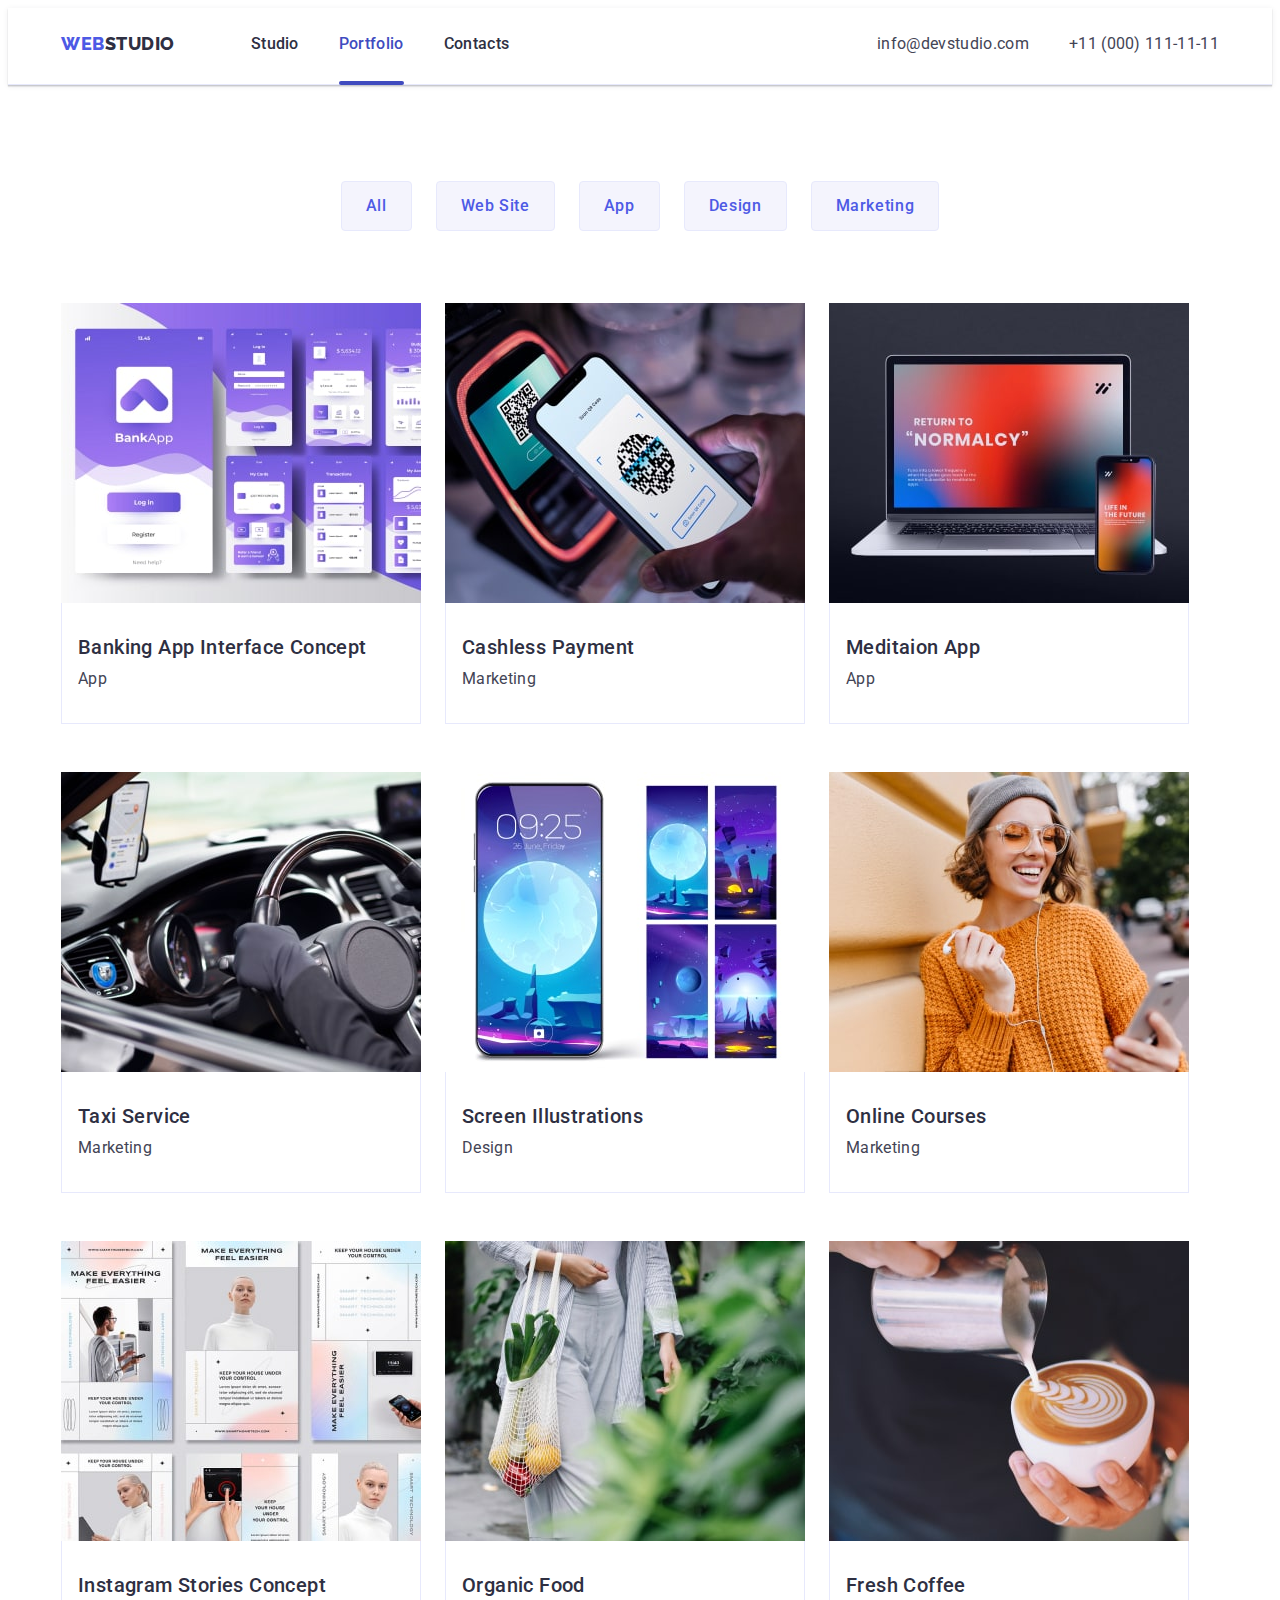
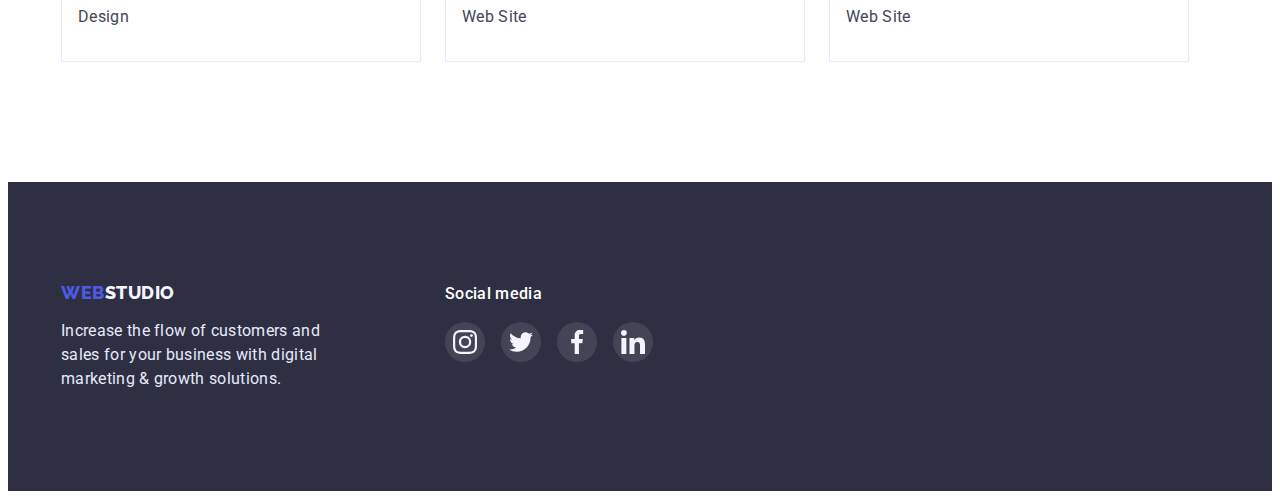
==== portfolio.html @ 3273b46b "Initial commit" ====
<!DOCTYPE html>
<html lang="en">
  <head>
    <meta charset="UTF-8" />
    <meta http-equiv="X-UA-Compatible" content="IE=edge" />
    <meta name="viewport" content="width=device-width, initial-scale=1.0" />
    <link rel="preconnect" href="https://fonts.googleapis.com" />
    <link rel="preconnect" href="https://fonts.gstatic.com" crossorigin />
    <link
      href="https://fonts.googleapis.com/css2?family=Raleway:wght@800&family=Roboto:wght@400;500;700;900&display=swap"
      rel="stylesheet"
    />
    <link
      rel="stylesheet"
      href="https://cdnjs.cloudflare.com/ajax/libs/modern-normalize/1.1.0/modern-normalize.min.css"
      integrity="sha512-wpPYUAdjBVSE4KJnH1VR1HeZfpl1ub8YT/NKx4PuQ5NmX2tKuGu6U/JRp5y+Y8XG2tV+wKQpNHVUX03MfMFn9Q=="
      crossorigin="anonymous"
      referrerpolicy="no-referrer"
    />
    <link rel="stylesheet" href="./css/style.css" />
    <title>WebStudio</title>
  </head>
  <body>
    <!-- $$$$$$$$$$$$$$$$$$$$ HEADER $$$$$$$$$$$$$$$$$$$$ -->
    <header class="header">
      <div class="container container-header">
        <nav class="header-nav">
          <a href="./index.html" class="header-logo-link link"
            ><span class="header-span">Web</span>Studio</a
          >
          <ul class="header-nav-list list">
            <li class="header-nav-item">
              <a href="./index.html" class="header-nav-link link">Studio</a>
            </li>
            <li class="header-nav-item">
              <a href="./portfolio.html" class="header-nav-link link current"
                >Portfolio</a
              >
            </li>
            <li class="header-nav-item">
              <a href="" class="header-nav-link link">Contacts</a>
            </li>
          </ul>
        </nav>
        <address class="header-address">
          <ul class="header-address-list list">
            <li class="header-address-item">
              <a
                href="mailto:info@devstudio.com"
                class="header-address-link link"
                >info@devstudio.com</a
              >
            </li>
            <li class="header-address-item">
              <a href="tel:+110001111111" class="header-address-link link"
                >+11 (000) 111-11-11</a
              >
            </li>
          </ul>
        </address>
      </div>
    </header>
    <!-- $$$$$$$$$$$$$$$$$$$$ /HEADER $$$$$$$$$$$$$$$$$$$$ -->
    <!-- $$$$$$$$$$$$$$$$$$$$ MAIN $$$$$$$$$$$$$$$$$$$$ -->
    <main>
      <section class="portfolio-main">
        <div class="container container-portfolio-main">
          <h1 class="hidden">Filter</h1>
          <ul class="portfolio-main-list-filter list">
            <li class="portfolio-main-filter-item">
              <button type="button" class="portfolio-main-filter-btn">
                All
              </button>
            </li>
            <li class="portfolio-main-filter-item">
              <button type="button" class="portfolio-main-filter-btn">
                Web Site
              </button>
            </li>
            <li class="portfolio-main-filter-item">
              <button type="button" class="portfolio-main-filter-btn">
                App
              </button>
            </li>
            <li class="portfolio-main-filter-item">
              <button type="button" class="portfolio-main-filter-btn">
                Design
              </button>
            </li>
            <li class="portfolio-main-filter-item">
              <button type="button" class="portfolio-main-filter-btn">
                Marketing
              </button>
            </li>
          </ul>

          <ul class="portfolio-list-card list">
            <li class="portfolio-card">
              <a class="portfolio-card-link link" href="./portfolio.html">
                <div class="portfolio-cover">
                  <img
                    src="./images/portfolio-Image/banking_app_interface_concept.jpg"
                    alt="Banking app interface concept"
                    width="360"
                    height="300"
                    class="portfolio-card-img"
                  />
                  <p class="portfolio-cover-text">
                    14 Stylish and User-Friendly App Design Concepts · Task
                    Manager App · Calorie Tracker App · Exotic Fruit Ecommerce
                    App · Cloud Storage App
                  </p>
                </div>

                <div class="portfolio-card-wrap">
                  <h2 class="portfolio-card-title">
                    Banking App Interface Concept
                  </h2>
                  <p class="portfolio-card-text">App</p>
                </div>
              </a>
            </li>
            <li class="portfolio-card">
              <a class="portfolio-card-link link" href="./portfolio.html">
                <div class="portfolio-cover">
                  <img
                    src="./images/portfolio-Image/qr_code_scanning.jpg"
                    alt="QR code scanning"
                    width="360"
                    height="300"
                    class="portfolio-card-img"
                  />
                  <p class="portfolio-cover-text">
                    14 Stylish and User-Friendly App Design Concepts · Task
                    Manager App · Calorie Tracker App · Exotic Fruit Ecommerce
                    App · Cloud Storage App
                  </p>
                </div>

                <div class="portfolio-card-wrap">
                  <h2 class="portfolio-card-title">Cashless Payment</h2>
                  <p class="portfolio-card-text">Marketing</p>
                </div>
              </a>
            </li>
            <li class="portfolio-card">
              <a class="portfolio-card-link link" href="./portfolio.html">
                <div class="portfolio-cover">
                  <img
                    src="./images/portfolio-Image/a_meditation_app_on_your_laptop_and_phone.jpg"
                    alt="A meditation app on your laptop and phone"
                    width="360"
                    height="300"
                    class="portfolio-card-img"
                  />
                  <p class="portfolio-cover-text">
                    14 Stylish and User-Friendly App Design Concepts · Task
                    Manager App · Calorie Tracker App · Exotic Fruit Ecommerce
                    App · Cloud Storage App
                  </p>
                </div>

                <div class="portfolio-card-wrap">
                  <h2 class="portfolio-card-title">Meditaion App</h2>
                  <p class="portfolio-card-text">App</p>
                </div>
              </a>
            </li>
            <li class="portfolio-card">
              <a class="portfolio-card-link link" href="./portfolio.html">
                <div class="portfolio-cover">
                  <img
                    src="./images/portfolio-Image/a_person_drives_a_car.jpg"
                    alt="A person drives a car"
                    width="360"
                    height="300"
                    class="portfolio-card-img"
                  />
                  <p class="portfolio-cover-text">
                    14 Stylish and User-Friendly App Design Concepts · Task
                    Manager App · Calorie Tracker App · Exotic Fruit Ecommerce
                    App · Cloud Storage App
                  </p>
                </div>

                <div class="portfolio-card-wrap">
                  <h2 class="portfolio-card-title">Taxi Service</h2>
                  <p class="portfolio-card-text">Marketing</p>
                </div>
              </a>
            </li>
            <li class="portfolio-card">
              <a class="portfolio-card-link link" href="./portfolio.html">
                <div class="portfolio-cover">
                  <img
                    src="./images/portfolio-Image/screen_illustrations.jpg"
                    alt="Screen illustrations"
                    width="360"
                    height="300"
                    class="portfolio-card-img"
                  />
                  <p class="portfolio-cover-text">
                    14 Stylish and User-Friendly App Design Concepts · Task
                    Manager App · Calorie Tracker App · Exotic Fruit Ecommerce
                    App · Cloud Storage App
                  </p>
                </div>

                <div class="portfolio-card-wrap">
                  <h2 class="portfolio-card-title">Screen Illustrations</h2>
                  <p class="portfolio-card-text">Design</p>
                </div>
              </a>
            </li>
            <li class="portfolio-card">
              <a class="portfolio-card-link link" href="./portfolio.html">
                <div class="portfolio-cover">
                  <img
                    src="./images/portfolio-Image/a_smiling_girl_in_glasses_looks_at_the_phone.jpg"
                    alt="A smiling girl in glasses looks at the phone"
                    width="360"
                    height="300"
                    class="portfolio-card-img"
                  />
                  <p class="portfolio-cover-text">
                    14 Stylish and User-Friendly App Design Concepts · Task
                    Manager App · Calorie Tracker App · Exotic Fruit Ecommerce
                    App · Cloud Storage App
                  </p>
                </div>

                <div class="portfolio-card-wrap">
                  <h2 class="portfolio-card-title">Online Courses</h2>
                  <p class="portfolio-card-text">Marketing</p>
                </div>
              </a>
            </li>
            <li class="portfolio-card">
              <a class="portfolio-card-link link" href="./portfolio.html">
                <div class="portfolio-cover">
                  <img
                    src="./images/portfolio-Image/instagram_stories_concept.jpg"
                    alt="Instagram stories concept"
                    width="360"
                    height="300"
                    class="portfolio-card-img"
                  />
                  <p class="portfolio-cover-text">
                    14 Stylish and User-Friendly App Design Concepts · Task
                    Manager App · Calorie Tracker App · Exotic Fruit Ecommerce
                    App · Cloud Storage App
                  </p>
                </div>

                <div class="portfolio-card-wrap">
                  <h2 class="portfolio-card-title">
                    Instagram Stories Concept
                  </h2>
                  <p class="portfolio-card-text">Design</p>
                </div>
              </a>
            </li>
            <li class="portfolio-card">
              <a class="portfolio-card-link link" href="./portfolio.html">
                <div class="portfolio-cover">
                  <img
                    src="./images/portfolio-Image/girl_carries_groceries.jpg"
                    alt="Girl carries groceries"
                    width="360"
                    height="300"
                    class="portfolio-card-img"
                  />
                  <p class="portfolio-cover-text">
                    14 Stylish and User-Friendly App Design Concepts · Task
                    Manager App · Calorie Tracker App · Exotic Fruit Ecommerce
                    App · Cloud Storage App
                  </p>
                </div>

                <div class="portfolio-card-wrap">
                  <h2 class="portfolio-card-title">Organic Food</h2>
                  <p class="portfolio-card-text">Web Site</p>
                </div>
              </a>
            </li>
            <li class="portfolio-card">
              <a class="portfolio-card-link link" href="./portfolio.html">
                <div class="portfolio-cover">
                  <img
                    src="./images/portfolio-Image/man_makes_coffee.jpg"
                    alt="Man makes coffee"
                    width="360"
                    height="300"
                    class="portfolio-card-img"
                  />
                  <p class="portfolio-cover-text">
                    14 Stylish and User-Friendly App Design Concepts · Task
                    Manager App · Calorie Tracker App · Exotic Fruit Ecommerce
                    App · Cloud Storage App
                  </p>
                </div>

                <div class="portfolio-card-wrap">
                  <h2 class="portfolio-card-title">Fresh Coffee</h2>
                  <p class="portfolio-card-text">Web Site</p>
                </div>
              </a>
            </li>
          </ul>
        </div>
      </section>
    </main>
    <!-- $$$$$$$$$$$$$$$$$$$$ /MAIN $$$$$$$$$$$$$$$$$$$$ -->
    <!-- $$$$$$$$$$$$$$$$$$$$ FOOTER $$$$$$$$$$$$$$$$$$$$ -->
    <footer class="footer">
      <div class="container container-footer">
        <div class="footer-left">
          <a href="./index.html" class="footer-logo link"
            ><span class="footer-span">Web</span>Studio</a
          >
          <p class="footer-text">
            Increase the flow of customers and sales for your business with
            digital marketing & growth solutions.
          </p>
        </div>
        <div class="footer-right">
          <p class="footer-right-text">Social media</p>
          <ul class="footer-list list">
            <li class="footer-item">
              <a class="footer-list-link" href="./index.html">
                <svg class="footer-svg" width="24" height="24">
                  <use href="./images/svg/sprite.svg#icon-instagram"></use>
                </svg>
              </a>
            </li>
            <li class="footer-item">
              <a class="footer-list-link" href="./index.html">
                <svg class="footer-svg" width="24" height="24">
                  <use href="./images/svg/sprite.svg#icon-twitter"></use>
                </svg>
              </a>
            </li>
            <li class="footer-item">
              <a class="footer-list-link" href="./index.html">
                <svg class="footer-svg" width="24" height="24">
                  <use href="./images/svg/sprite.svg#icon-facebook"></use>
                </svg>
              </a>
            </li>
            <li class="footer-item">
              <a class="footer-list-link" href="./index.html">
                <svg class="footer-svg" width="24" height="24">
                  <use href="./images/svg/sprite.svg#icon-linkedin"></use>
                </svg>
              </a>
            </li>
          </ul>
        </div>
      </div>
    </footer>
    <!-- $$$$$$$$$$$$$$$$$$$$ /FOOTER $$$$$$$$$$$$$$$$$$$$ -->
  </body>
</html>
---- css/style.css ----
/* @@@@@@@@@@@@@@@@@@@@ STUDIO @@@@@@@@@@@@@@@@@@@@ */

:root {
  --primary-brand-color: #4d5ae5;
  --active-filter-background-color: #404bbf;
  --main-color: #2e2f42;
  --hero-and-footer-background-color: #2e2f42;
  --secondary-color: #434455;
  --hero-text-color: #ffffff;
  --our-team-background-color: #f4f4fd;
  --filter-background-color: #f4f4fd;
}

body {
  font-family: "Roboto", sans-serif;
  color: var(--main-color);
}

.hidden {
  position: absolute;
  width: 1px;
  height: 1px;
  margin: -1px;
  border: 0;
  padding: 0;
  white-space: nowrap;
  clip-path: inset(100%);
  clip: rect(0 0 0 0);
  overflow: hidden;
}

.link {
  text-decoration: none;
}

.list {
  list-style: none;
}

.container {
  max-width: 1158px;
  padding-left: 15px;
  padding-right: 15px;
  margin: 0 auto;
}

p,
h1,
h2,
h3,
h4 {
  margin: 0;
}

ul {
  margin: 0;
  padding-left: 0;
}

img {
  display: block;
}

/* $$$$$$$$$$$$$$$$$$$$ HEADER $$$$$$$$$$$$$$$$$$$$ */

.header {
  border-bottom: 1px solid #e7e9fc;
  box-shadow: 0px 2px 1px rgba(46, 47, 66, 0.08),
    0px 1px 1px rgba(46, 47, 66, 0.16), 0px 1px 6px rgba(46, 47, 66, 0.08);
  padding-top: 24px;
  padding-bottom: 24px;
}

.container-header {
  display: flex;
}

.header-nav {
  display: flex;
}

.header-logo-link {
  font-family: "Raleway", sans-serif;
  font-weight: 800;
  font-size: 18px;
  line-height: 1.33;
  letter-spacing: 0.03em;
  text-transform: uppercase;
  color: inherit;
  margin-right: 76px;
}

.header-span {
  color: var(--primary-brand-color);
}

.header-nav-list {
  display: flex;
  gap: 40px;
}

.header-nav-item {
}

.header-nav-link {
  font-weight: 500;
  font-size: 16px;
  line-height: 1.5;
  letter-spacing: 0.02em;
  color: inherit;
  border-top: 5px solid transparent;
  border-bottom: 5px solid transparent;
  transition: color 250ms cubic-bezier(0.4, 0, 0.2, 1);
}

.header-nav-link:is(:hover, :focus) {
  color: var(--active-filter-background-color);
}

.current {
  color: var(--active-filter-background-color);
}

.current::after {
  content: "";
  display: block;
  width: 100%;
  height: 4px;
  background-color: #404bbf;
  border-radius: 2px;
  position: relative;
  top: 25px;
  pointer-events: none;
}

.header-address {
  margin-left: auto;
}

.header-address-list {
  display: flex;
}

.header-address-item:not(:last-child) {
  margin-right: 40px;
}

.header-address-link {
  font-style: normal;
  font-size: 16px;
  line-height: 1.5;
  letter-spacing: 0.02em;
  color: var(--secondary-color);
  border-top: 5px solid transparent;
  border-bottom: 5px solid transparent;
  transition: color 250ms cubic-bezier(0.4, 0, 0.2, 1);
}

.header-address-link:is(:hover, :focus) {
  color: var(--active-filter-background-color);
}

/* $$$$$$$$$$$$$$$$$$$$ /HEADER $$$$$$$$$$$$$$$$$$$$ */

/* $$$$$$$$$$$$$$$$$$$$ MAIN $$$$$$$$$$$$$$$$$$$$ */

/* ********** HERO ********** */

.hero {
  padding-top: 188px;
  padding-bottom: 188px;
  background-color: rgba(46, 47, 66, 0.7);
  background-image: linear-gradient(
      rgba(46, 47, 66, 0.7) 0%,
      rgba(46, 47, 66, 0.7) 50%
    ),
    url(../images/portfolio-Image/background-hero.jpg);
  text-align: center;
  background-size: cover;
  background-repeat: no-repeat;
  width: 1440px;
  height: 600px;
  margin: 0 auto;
}

.container-hero {
  flex-direction: column;
  align-items: center;
}

.hero-title {
  font-size: 56px;
  line-height: 1.07;
  text-align: center;
  letter-spacing: 0.02em;
  color: var(--hero-text-color);
  margin: 0 auto;
  margin-bottom: 48px;
  max-width: 496px;
}
.hero-btn {
  background-color: var(--primary-brand-color);
  box-shadow: 0px 4px 4px rgba(0, 0, 0, 0.15);
  font-weight: 500;
  font-size: 16px;
  line-height: 1.5x;
  letter-spacing: 0.04em;
  color: #ffffff;
  cursor: pointer;
  font-family: inherit;
  padding: 16px 32px;
  border: 1px solid transparent;
  border-radius: 4px;
  transition: background-color 250ms cubic-bezier(0.4, 0, 0.2, 1),
    box-shadow 250ms cubic-bezier(0.4, 0, 0.2, 1);
}

.hero-btn:is(:hover, :focus) {
  background-color: var(--active-filter-background-color);
  box-shadow: 0px 4px 4px rgba(0, 0, 0, 0.15);
}

/* ********** /HERO ********** */

/* ********** SKILLS ********** */

.skills {
  padding-top: 120px;
}

.container-slills {
  display: flex;
}

.skills-list {
  display: flex;
  gap: 24px;
}

.skills-item {
  width: 264px;
}

.skills-item-div {
  background-color: #f4f4fd;
  border-radius: 4px;
  width: 264px;
  height: 112px;
  margin-bottom: 8px;
  display: flex;
  justify-content: center;
  align-items: center;
}

.skills-svg {
}

.skills-item-title {
  font-weight: 500;
  font-size: 20px;
  line-height: 1.2;
  letter-spacing: 0.02em;
  margin-bottom: 8px;
}

.skills-item-text {
  font-size: 16px;
  line-height: 1.5;
  letter-spacing: 0.02em;
  color: var(--secondary-color);
}

/* ********** /SKILLS ********** */

/* ********** WORK ********** */

.work {
  padding-top: 120px;
  padding-bottom: 120px;
}

.work-title {
  font-size: 36px;
  line-height: 1.11;
  text-align: center;
  letter-spacing: 0.02em;
  text-transform: capitalize;
  color: inherit;
  margin-bottom: 72px;
}

.work-list {
  display: flex;
  gap: 24px;
}

.work-item {
  width: calc((100% - 48px) / 3);
}

.work-img {
}

/* ********** /WORK ********** */

/* ********** TEAM ********** */

.team {
  background-color: var(--our-team-background-color);
  padding-top: 120px;
  padding-bottom: 120px;
}

.team-title {
  font-size: 36px;
  line-height: 1.11;
  text-align: center;
  letter-spacing: 0.02em;
  text-transform: capitalize;
  color: var(--main-color);
  margin-bottom: 72px;
}

.team-list {
  display: flex;
  gap: 24px;
}

.team-item {
  background-color: #ffffff;
  box-shadow: 0px 1px 6px rgba(46, 47, 66, 0.08),
    0px 1px 1px rgba(46, 47, 66, 0.16), 0px 2px 1px rgba(46, 47, 66, 0.08);
  width: calc((100% - 72px) / 4);
  border-radius: 0px 0px 4px 4px;
}

.team-item-wrap {
  padding: 32px 16px;
  text-align: center;
}

.team-img {
  width: 100%;
}

.team-item-title {
  font-weight: 500;
  font-size: 20px;
  line-height: 1.2;
  letter-spacing: 0.02em;
  color: inherit;
  margin-bottom: 8px;
}

.team-item-text {
  font-size: 16px;
  line-height: 1.5;
  letter-spacing: 0.02em;
  color: var(--secondary-color);
  margin-bottom: 8px;
}

.social-list {
  display: flex;
  gap: 24px;
}

.social-item {
  width: 40px;
  height: 40px;
}

.social-link {
  display: flex;
  justify-content: center;
  align-items: center;
  width: 100%;
  height: 100%;
  border-radius: 50%;
  background-color: #4d5ae5;
  transition: background-color 250ms cubic-bezier(0.4, 0, 0.2, 1);
}

.social-link:is(:hover, :focus) {
  background-color: #404bbf;
}

.social-svg {
  fill: #f4f4fd;
}

/* ********** /TEAM ********** */

/* ********** CUSTOMERS ********** */

.customers {
  padding-top: 120px;
  padding-bottom: 120px;
}

.customers-title {
  font-size: 36px;
  line-height: 1.11;
  text-align: center;
  letter-spacing: 0.02em;
  text-transform: capitalize;
  color: var(--main-color);
  margin-bottom: 72px;
}

.customers-list {
  display: flex;
  gap: 24px;
}

.customers-item {
}

.customers-link {
  width: 168px;
  height: 88px;
  color: #8e8f99;
  border: 1px solid currentColor;
  border-radius: 4px;
  display: flex;
  justify-content: center;
  align-items: center;
  transition: color 250ms cubic-bezier(0.4, 0, 0.2, 1);
}

.customers-link:is(:hover, :focus) {
  color: #404bbf;
}

.customers-svg {
  fill: currentColor;
}

/* ********** /CUSTOMERS ********** */

/* $$$$$$$$$$$$$$$$$$$$ /MAIN $$$$$$$$$$$$$$$$$$$$ */

/* $$$$$$$$$$$$$$$$$$$$ FOOTER $$$$$$$$$$$$$$$$$$$$ */

.footer {
  background-color: var(--hero-and-footer-background-color);
  padding-top: 100px;
  padding-bottom: 100px;
}

.container-footer {
  display: flex;
}

.footer-left {
  width: 264px;
  margin-right: 120px;
}

.footer-logo {
  font-family: "Raleway", sans-serif;
  font-weight: 800;
  font-size: 18px;
  line-height: 1.17;
  letter-spacing: 0.03em;
  text-transform: uppercase;
  color: #f4f4fd;
}

.footer-span {
  color: var(--primary-brand-color);
}

.footer-text {
  font-size: 16px;
  line-height: 1.5;
  letter-spacing: 0.02em;
  color: #e7e9fc;
  margin-top: 16px;
  max-width: 264px;
}

.footer-right-text {
  font-weight: 500;
  font-size: 16px;
  line-height: 1.5;
  letter-spacing: 0.02em;
  color: var(--hero-text-color);
  margin-bottom: 16px;
}

.footer-list {
  display: flex;
  gap: 16px;
}

.footer-item {
  width: 40px;
  height: 40px;
}

.footer-list-link {
  border-radius: 50%;
  background-color: rgba(255, 255, 255, 0.1);
  display: flex;
  justify-content: center;
  align-items: center;
  width: 100%;
  height: 100%;
  transition: background-color 250ms cubic-bezier(0.4, 0, 0.2, 1);
}

.footer-list-link:is(:hover, :focus) {
  background-color: #31d0aa;
}

.footer-svg {
  fill: #f4f4fd;
}

/* $$$$$$$$$$$$$$$$$$$$ /FOOTER $$$$$$$$$$$$$$$$$$$$ */

/* $$$$$$$$$$$$$$$$$$$$ BACKDROP $$$$$$$$$$$$$$$$$$$$ */

.backdrop {
  position: fixed;
  top: 0;
  width: 100%;
  height: 100%;
  background-color: rgba(46, 47, 66, 0.4);
  transition: opacity 250ms cubic-bezier(0.4, 0, 0.2, 1),
    visibility 250ms cubic-bezier(0.4, 0, 0.2, 1);
}

.modal {
  position: absolute;
  top: 50%;
  left: 50%;
  transform: translate(-50%, -50%) scale(1);
  width: 408px;
  min-height: 576px;
  background: #fcfcfc;
  box-shadow: 0px 1px 1px rgba(0, 0, 0, 0.14), 0px 1px 3px rgba(0, 0, 0, 0.12),
    0px 2px 1px rgba(0, 0, 0, 0.2);
  border-radius: 4px;
  padding: 24px;
  transition: transform 250ms cubic-bezier(0.4, 0, 0.2, 1);
}

.backdrop.is-hidden .modal {
  transform: translate(-50%, -50%) scale(0);
}

.modal-close-button {
  width: 24px;
  height: 24px;
  background: #e7e9fc;
  border: 1px solid rgba(0, 0, 0, 0.1);
  border-radius: 50%;
  display: flex;
  justify-content: center;
  align-items: center;
  margin-left: auto;
  padding: 0;
  cursor: pointer;
}

.modal-close-icon {
}

.is-hidden {
  opacity: 0;
  visibility: hidden;
  pointer-events: none;
}

/* $$$$$$$$$$$$$$$$$$$$ /BACKDROP $$$$$$$$$$$$$$$$$$$$ */

/* @@@@@@@@@@@@@@@@@@@@ /STUDIO @@@@@@@@@@@@@@@@@@@@ */

/* @@@@@@@@@@@@@@@@@@@@ PORTFOLIO @@@@@@@@@@@@@@@@@@@@ */

/* $$$$$$$$$$$$$$$$$$$$ MAIN $$$$$$$$$$$$$$$$$$$$ */

.portfolio-main {
  padding-top: 96px;
  padding-bottom: 120px;
}

.portfolio-main-list-filter {
  margin-bottom: 72px;
  display: flex;
  justify-content: center;
  gap: 24px;
}

.portfolio-main-filter-item {
}

.portfolio-main-filter-btn {
  background-color: var(--filter-background-color);
  font-weight: 500;
  font-size: 16px;
  line-height: 1.5;
  letter-spacing: 0.04em;
  color: var(--primary-brand-color);
  cursor: pointer;
  font-family: inherit;
  border: 1px solid #e7e9fc;
  border-radius: 4px;
  padding: 12px 24px;
  transition: background-color 250ms cubic-bezier(0.4, 0, 0.2, 1),
    color 250ms cubic-bezier(0.4, 0, 0.2, 1),
    box-shadow 250ms cubic-bezier(0.4, 0, 0.2, 1);
}

.portfolio-main-filter-btn:is(:hover, :focus) {
  background-color: var(--active-filter-background-color);
  box-shadow: 0px 3px 1px rgba(0, 0, 0, 0.1), 0px 2px 1px rgba(0, 0, 0, 0.08),
    0px 2px 2px rgba(0, 0, 0, 0.12);
  color: #ffffff;
}

.portfolio-list-card {
  display: flex;
  flex-wrap: wrap;
  row-gap: 48px;
  column-gap: 24px;
}

.portfolio-card {
  max-width: 360px;
}

.portfolio-card-link {
  display: block;
  transition: box-shadow 250ms cubic-bezier(0.4, 0, 0.2, 1);
}

.portfolio-card-link:is(:hover, :focus) {
  box-shadow: 0px 1px 6px rgba(46, 47, 66, 0.08),
    0px 1px 1px rgba(46, 47, 66, 0.16), 0px 2px 1px rgba(46, 47, 66, 0.08);
}

.portfolio-cover {
  position: relative;
  overflow: hidden;
}

.portfolio-card-img {
}

.portfolio-cover-text {
  position: absolute;
  top: 0;
  padding: 40px 32px;
  font-size: 16px;
  line-height: 1.5;
  letter-spacing: 0.02em;
  color: var(--our-team-background-color);
  background-color: var(--primary-brand-color);
  height: 100%;
  transform: translateY(100%);
  transition: transform 250ms cubic-bezier(0.4, 0, 0.2, 1);
  overflow: auto;
}

.portfolio-card-link:is(:hover, :focus) .portfolio-cover-text {
  transform: translateY(0);
}

.portfolio-card-wrap {
  border: 1px solid #e7e9fc;
  padding: 32px 16px;
  border-top: none;
}

.portfolio-card-title {
  font-weight: 500;
  font-size: 20px;
  line-height: 1.2;
  letter-spacing: 0.02em;
  color: var(--main-color);
  margin-bottom: 8px;
}

.portfolio-card-text {
  font-size: 16px;
  line-height: 1.5;
  letter-spacing: 0.02em;
  color: var(--secondary-color);
}

/* $$$$$$$$$$$$$$$$$$$$ /MAIN $$$$$$$$$$$$$$$$$$$$ */

/* @@@@@@@@@@@@@@@@@@@@ /PORTFOLIO @@@@@@@@@@@@@@@@@@@@ */
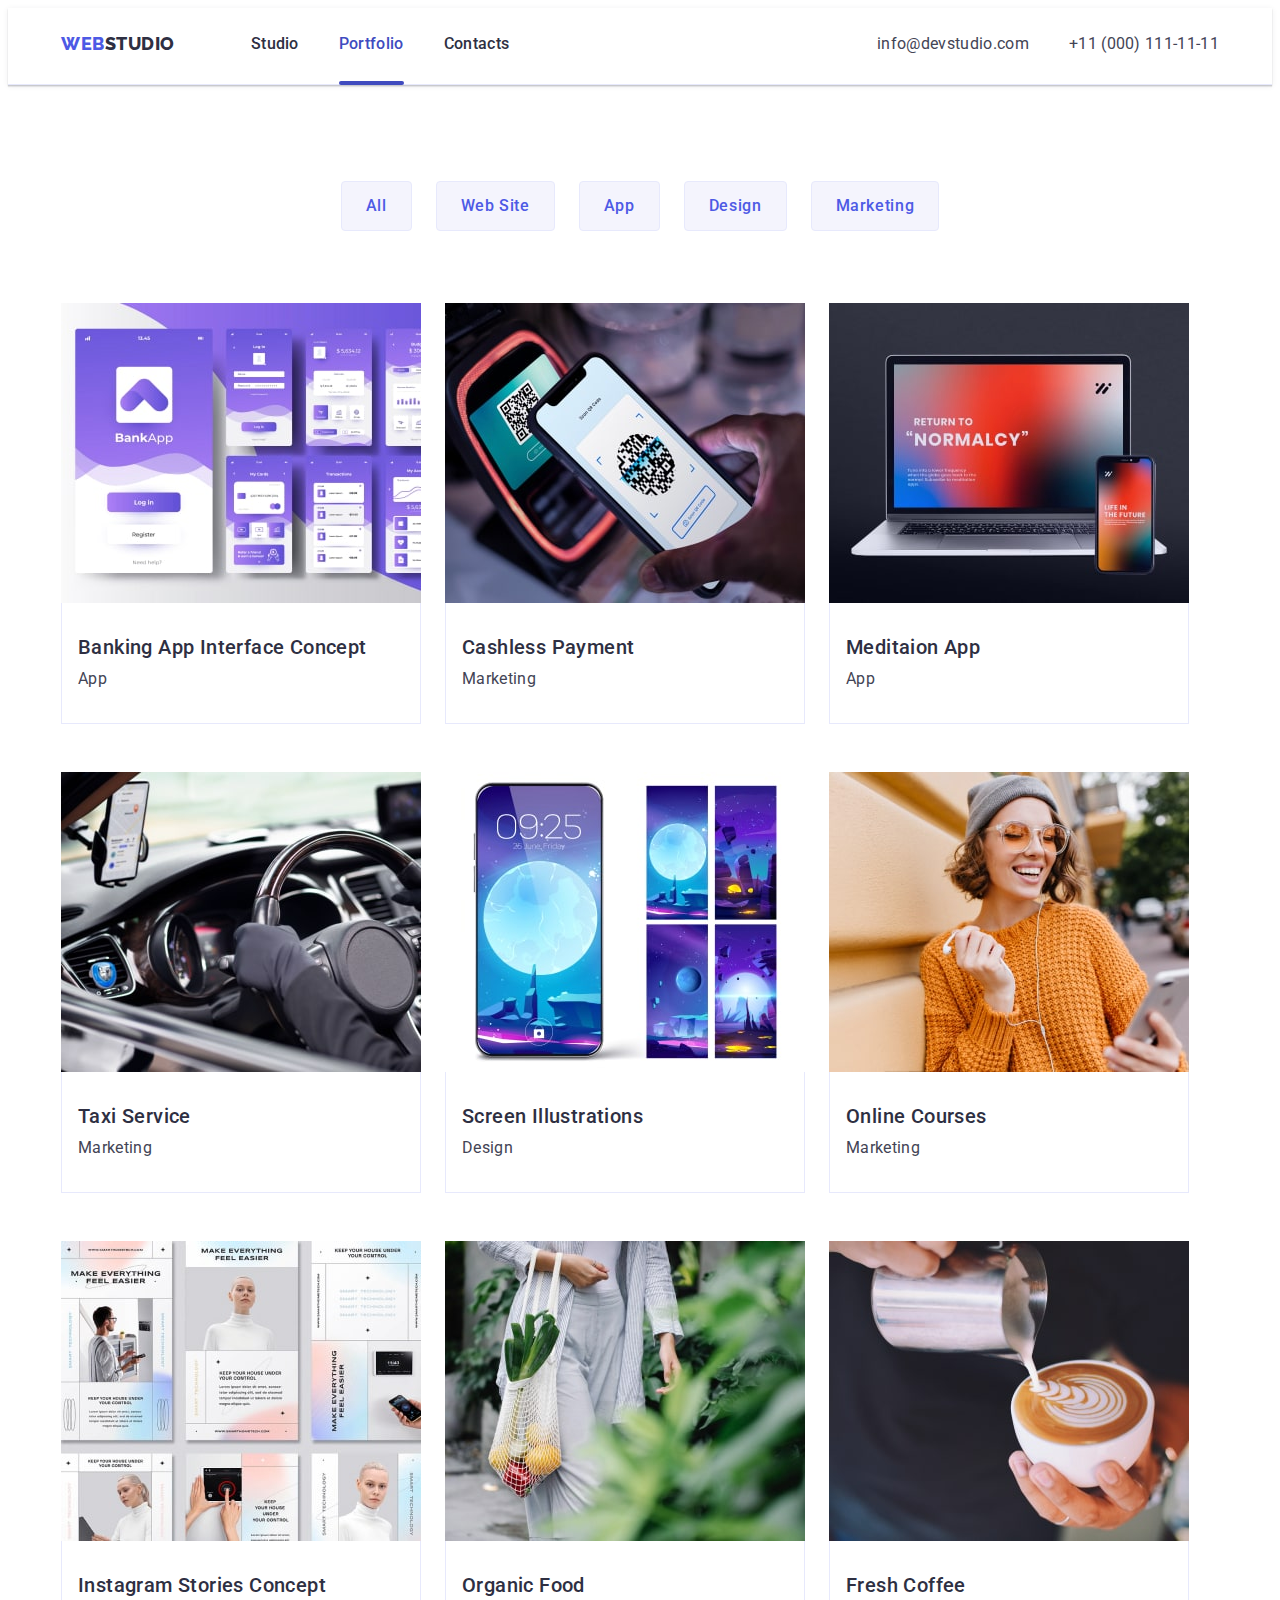
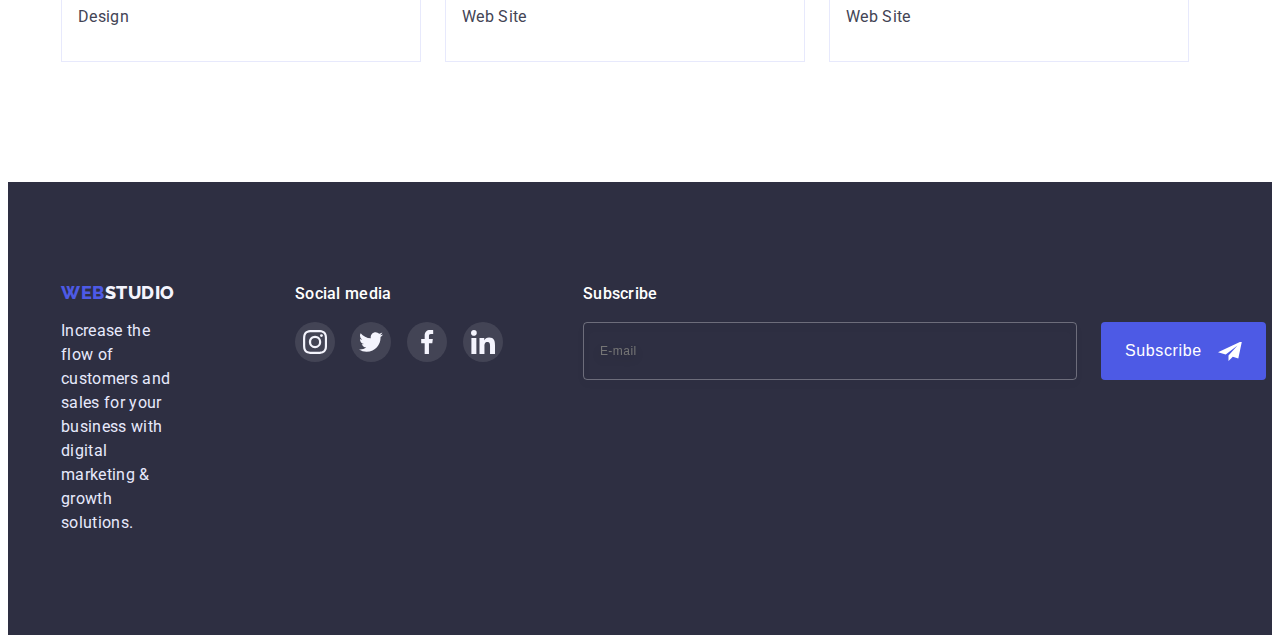
==== commit 468de04d: "modal" ====
--- a/portfolio.html
+++ b/portfolio.html
@@ -356,6 +356,18 @@
             </li>
           </ul>
         </div>
+        <div class="subscribe">
+          <p class="subscribe-text">Subscribe</p>
+          <div class="subscribe-buttons">
+            <input class="subscribe-input" type="text" placeholder="E-mail" />
+            <button class="subscribe-button" type="button">
+              <span class="subscribe-span">Subscribe</span>
+              <svg class="subscribe-svg" width="24" height="24">
+                <use href="./images/svg/sprite.svg#icon-send"></use>
+              </svg>
+            </button>
+          </div>
+        </div>
       </div>
     </footer>
     <!-- $$$$$$$$$$$$$$$$$$$$ /FOOTER $$$$$$$$$$$$$$$$$$$$ -->
--- a/css/style.css
+++ b/css/style.css
@@ -518,6 +518,70 @@
   fill: #f4f4fd;
 }
 
+.subscribe {
+  margin-left: 80px;
+}
+
+.subscribe-text {
+  font-weight: 500;
+  font-size: 16px;
+  line-height: 1.5;
+  letter-spacing: 0.02em;
+  color: var(--hero-text-color);
+  margin-bottom: 16px;
+}
+
+.subscribe-buttons {
+  display: flex;
+}
+
+.subscribe-input {
+  width: 264px;
+  height: 40px;
+  border: 1px solid rgba(255, 255, 255, 0.3);
+  filter: drop-shadow(0px 4px 4px rgba(0, 0, 0, 0.15));
+  border-radius: 4px;
+  background-color: transparent;
+  font-size: 12px;
+  line-height: 2;
+  letter-spacing: 0.04em;
+  color: rgba(255, 255, 255, 0.6);
+  padding: 8px 212px 8px 16px;
+  margin-right: 24px;
+}
+
+.subscribe-button {
+  background-color: var(--primary-brand-color);
+  border: none;
+  border-radius: 4px;
+  display: flex;
+  justify-content: center;
+  align-items: center;
+  padding: 8px 24px;
+  cursor: pointer;
+  transition: background-color 250ms cubic-bezier(0.4, 0, 0.2, 1),
+    box-shadow 250ms cubic-bezier(0.4, 0, 0.2, 1);
+}
+
+.subscribe-button:is(:hover, :focus) {
+  background-color: var(--active-filter-background-color);
+  box-shadow: 0px 4px 4px rgba(0, 0, 0, 0.15);
+}
+
+.subscribe-span {
+  font-weight: 500;
+  font-size: 16px;
+  line-height: 1.5;
+  letter-spacing: 0.04em;
+  color: var(--hero-text-color);
+  margin-right: 16px;
+}
+
+.subscribe-svg {
+  fill: #ffffff;
+  background-size: cover;
+}
+
 /* $$$$$$$$$$$$$$$$$$$$ /FOOTER $$$$$$$$$$$$$$$$$$$$ */
 
 /* $$$$$$$$$$$$$$$$$$$$ BACKDROP $$$$$$$$$$$$$$$$$$$$ */
@@ -563,6 +627,7 @@
   margin-left: auto;
   padding: 0;
   cursor: pointer;
+  margin-bottom: 24px;
 }
 
 .modal-close-icon {
@@ -572,6 +637,159 @@
   opacity: 0;
   visibility: hidden;
   pointer-events: none;
+}
+
+.modal-text {
+  font-weight: 500;
+  font-size: 16px;
+  line-height: 1.5;
+  text-align: center;
+  letter-spacing: 0.02em;
+  color: var(--main-color);
+  margin-bottom: 16px;
+}
+
+.modal-form {
+}
+
+.label-wrap {
+  margin-bottom: 8px;
+  display: flex;
+  flex-direction: column;
+}
+
+.input-text {
+  font-size: 12px;
+  line-height: 1.17;
+  letter-spacing: 0.04em;
+  color: #8e8f99;
+  margin-bottom: 4px;
+}
+
+.input-wrap {
+  position: relative;
+}
+
+.form-input {
+  width: 100%;
+  height: 40px;
+  padding-left: 38px;
+  background-color: transparent;
+  border: 1px solid rgba(33, 33, 33, 0.2);
+  border-radius: 4px;
+  outline: transparent;
+  font-size: 12px;
+  line-height: 1.17;
+  letter-spacing: 0.04em;
+}
+
+.input-icon {
+  position: absolute;
+  left: 16px;
+  top: 50%;
+  transform: translateY(-50%);
+}
+
+.form-input:focus {
+  border-color: var(--primary-brand-color);
+}
+
+.form-input:focus + .input-icon {
+  fill: var(--primary-brand-color);
+}
+
+.textarea-wrap {
+  display: flex;
+  flex-direction: column;
+  margin-bottom: 16px;
+}
+
+.textarea-text {
+  font-size: 12px;
+  line-height: 1.17;
+  letter-spacing: 0.04em;
+  color: #8e8f99;
+  margin-bottom: 4px;
+}
+
+.modal-message {
+  width: 100%;
+  height: 120px;
+  padding-top: 8px;
+  padding-left: 16px;
+  background-color: transparent;
+  border: 1px solid rgba(33, 33, 33, 0.2);
+  border-radius: 4px;
+  outline: transparent;
+  resize: none;
+  font-size: 12px;
+  line-height: 1.17;
+  letter-spacing: 0.04em;
+}
+
+.modal-message:focus {
+  border-color: var(--primary-brand-color);
+}
+
+.check-wrap {
+  margin-bottom: 24px;
+}
+
+.label-check {
+  display: flex;
+  align-items: center;
+}
+
+.label-check::before {
+  display: block;
+  content: "";
+  width: 16px;
+  height: 16px;
+  border: 1.25px solid #2e2f42;
+  border-radius: 2px;
+  cursor: pointer;
+  margin-right: 8px;
+}
+
+.agree-check:checked + .label-check::before {
+  background-color: #404bbf;
+  background-image: url(../images/studio-Image/vector.svg);
+  background-repeat: no-repeat;
+  border-color: transparent;
+  background-position: center;
+}
+
+.agree-check:focus + .label-check::before {
+  outline: 2px solid rgba(0, 0, 255, 0.5);
+}
+
+.policy-text {
+  font-size: 12px;
+  line-height: 1.17;
+  letter-spacing: 0.04em;
+  color: #757575;
+}
+
+.policy-link {
+  color: #4d5ae5;
+}
+
+.modal-button-submit {
+  background-color: #4d5ae5;
+  box-shadow: 0px 4px 4px rgba(0, 0, 0, 0.15);
+  border-radius: 4px;
+  font-weight: 500;
+  font-size: 16px;
+  line-height: 1.5;
+  letter-spacing: 0.04em;
+  color: #ffffff;
+  border: none;
+  padding: 16px 32px;
+  cursor: pointer;
+  display: block;
+  margin-left: auto;
+  margin-right: auto;
+  width: 169px;
 }
 
 /* $$$$$$$$$$$$$$$$$$$$ /BACKDROP $$$$$$$$$$$$$$$$$$$$ */
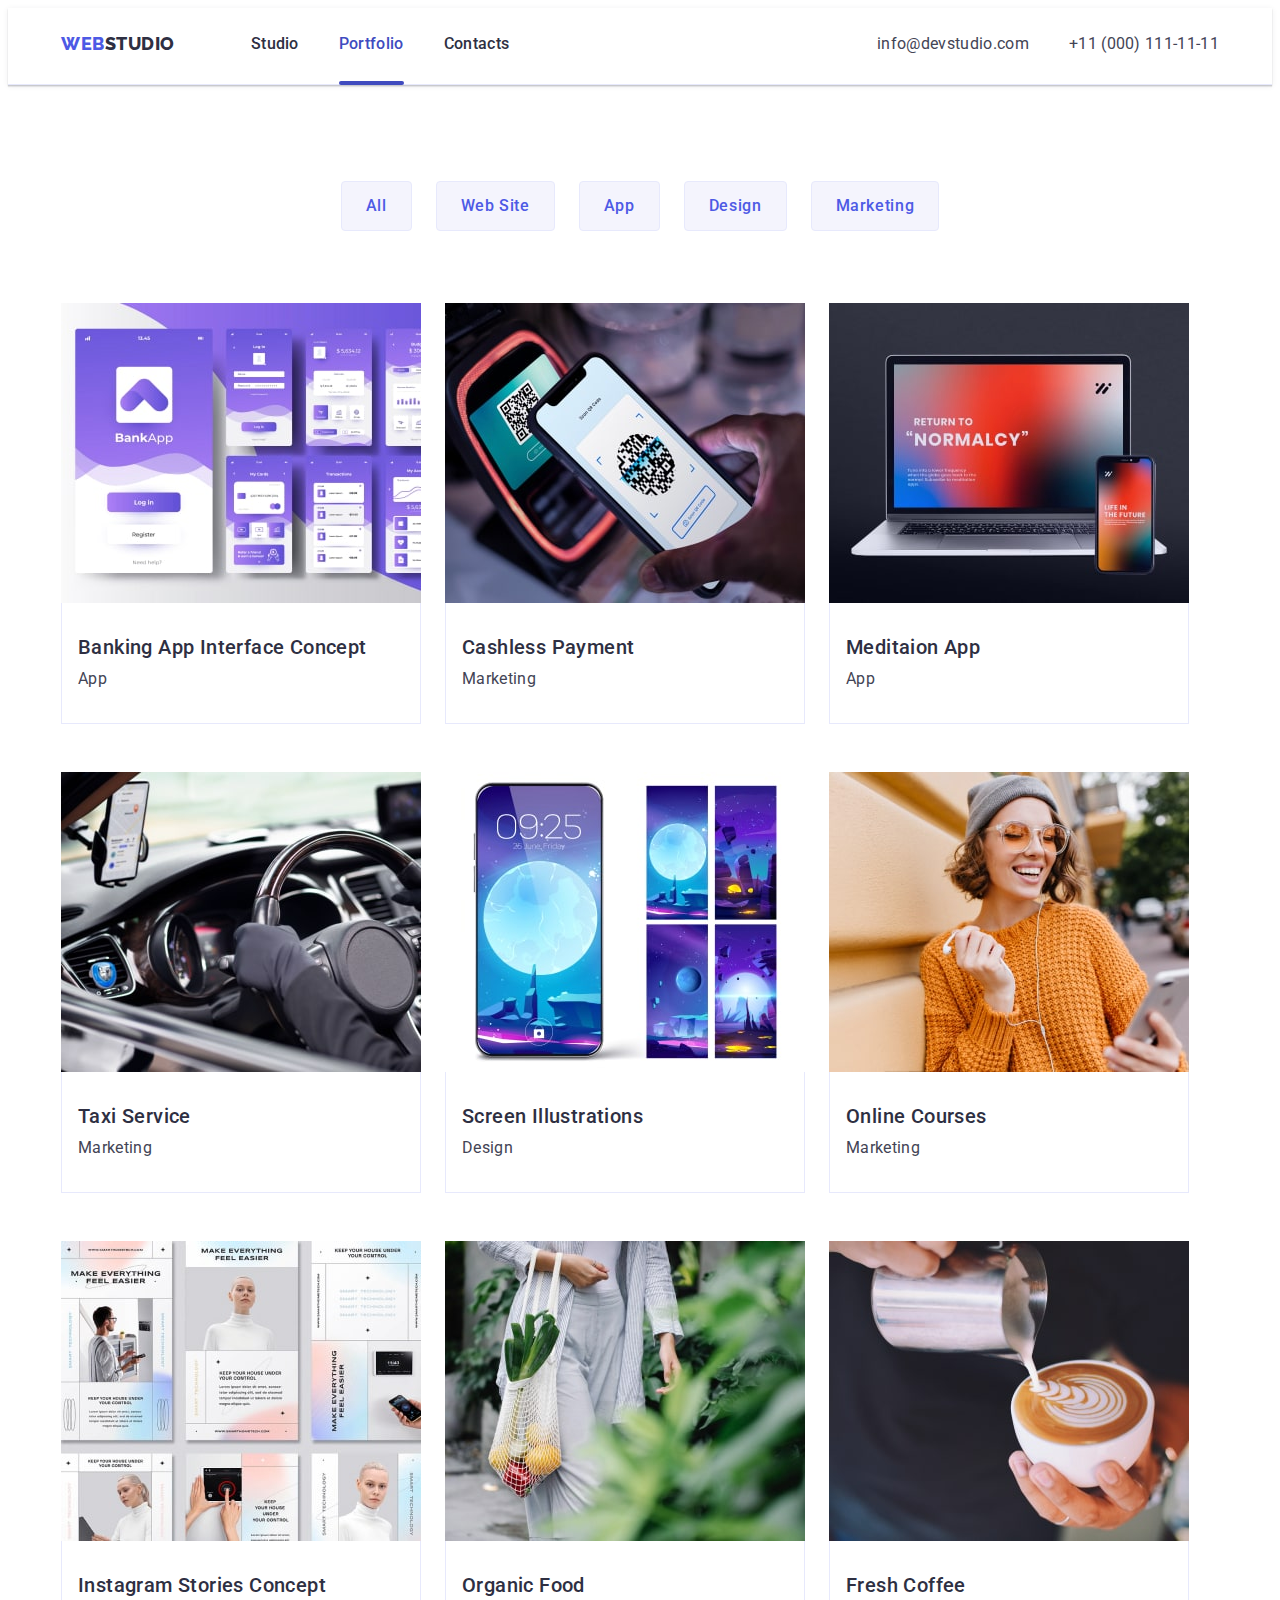
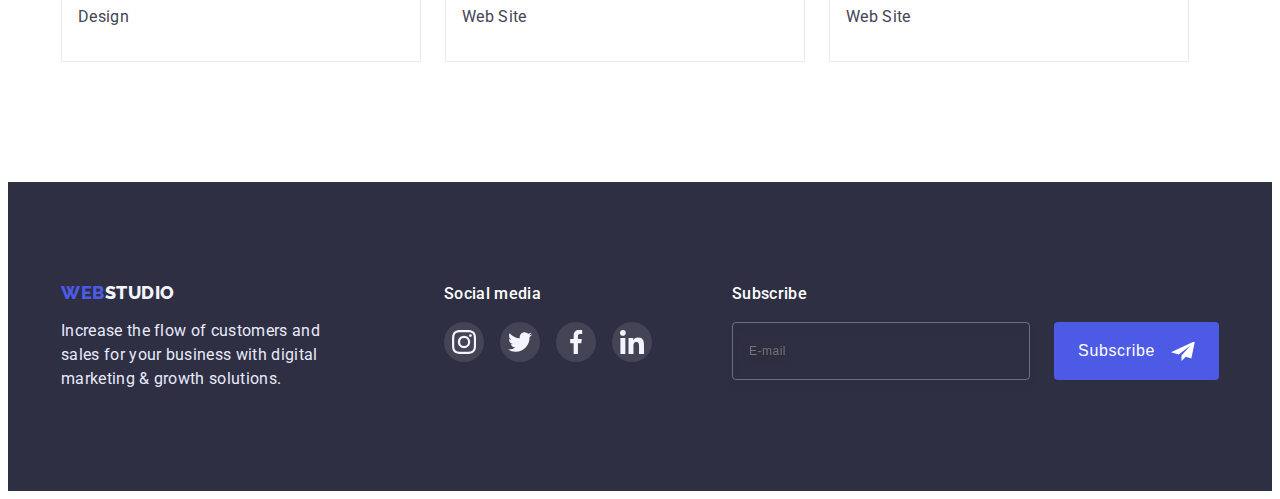
==== commit 0fe28896: "поміняв тип кнопки у футері" ====
--- a/portfolio.html
+++ b/portfolio.html
@@ -360,7 +360,7 @@
           <p class="subscribe-text">Subscribe</p>
           <div class="subscribe-buttons">
             <input class="subscribe-input" type="text" placeholder="E-mail" />
-            <button class="subscribe-button" type="button">
+            <button class="subscribe-button" type="submit">
               <span class="subscribe-span">Subscribe</span>
               <svg class="subscribe-svg" width="24" height="24">
                 <use href="./images/svg/sprite.svg#icon-send"></use>
--- a/css/style.css
+++ b/css/style.css
@@ -546,7 +546,7 @@
   line-height: 2;
   letter-spacing: 0.04em;
   color: rgba(255, 255, 255, 0.6);
-  padding: 8px 212px 8px 16px;
+  padding: 8px 16px;
   margin-right: 24px;
 }
 
@@ -789,7 +789,7 @@
   display: block;
   margin-left: auto;
   margin-right: auto;
-  width: 169px;
+  min-width: 169px;
 }
 
 /* $$$$$$$$$$$$$$$$$$$$ /BACKDROP $$$$$$$$$$$$$$$$$$$$ */
